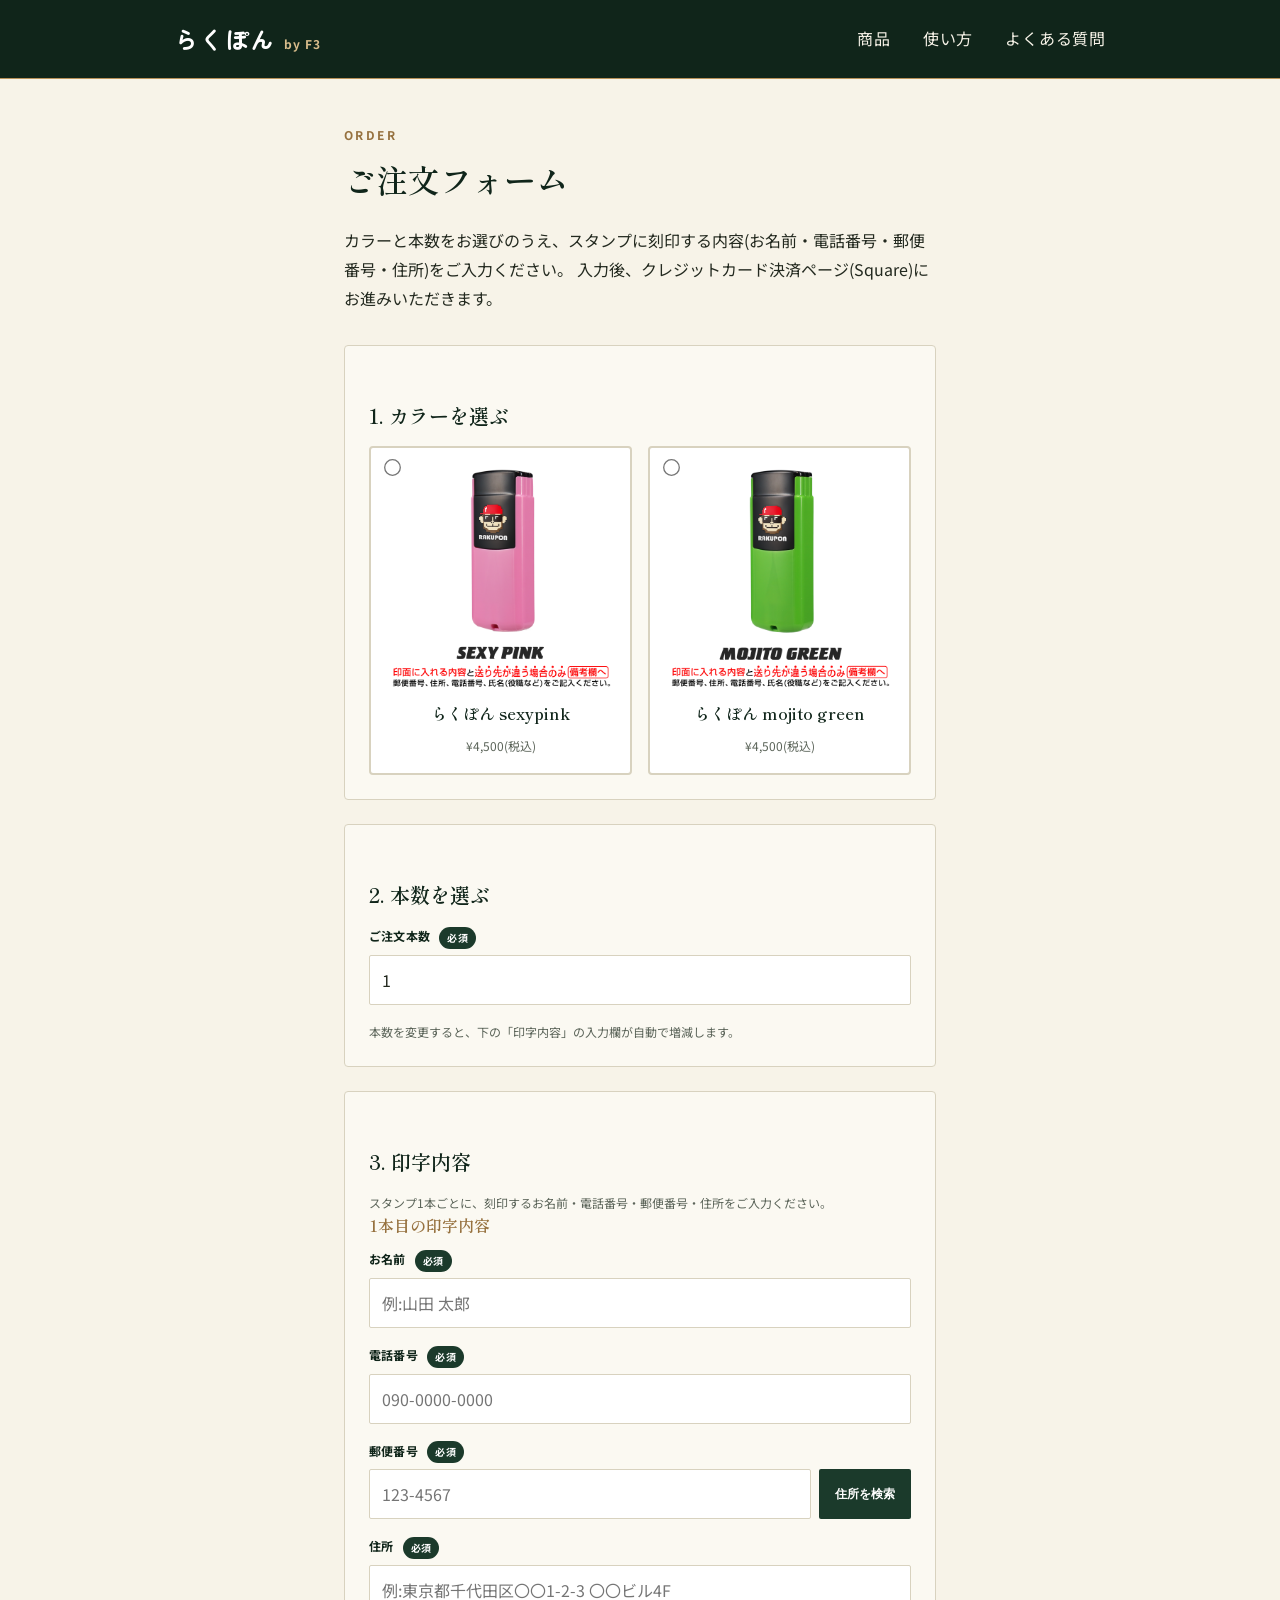
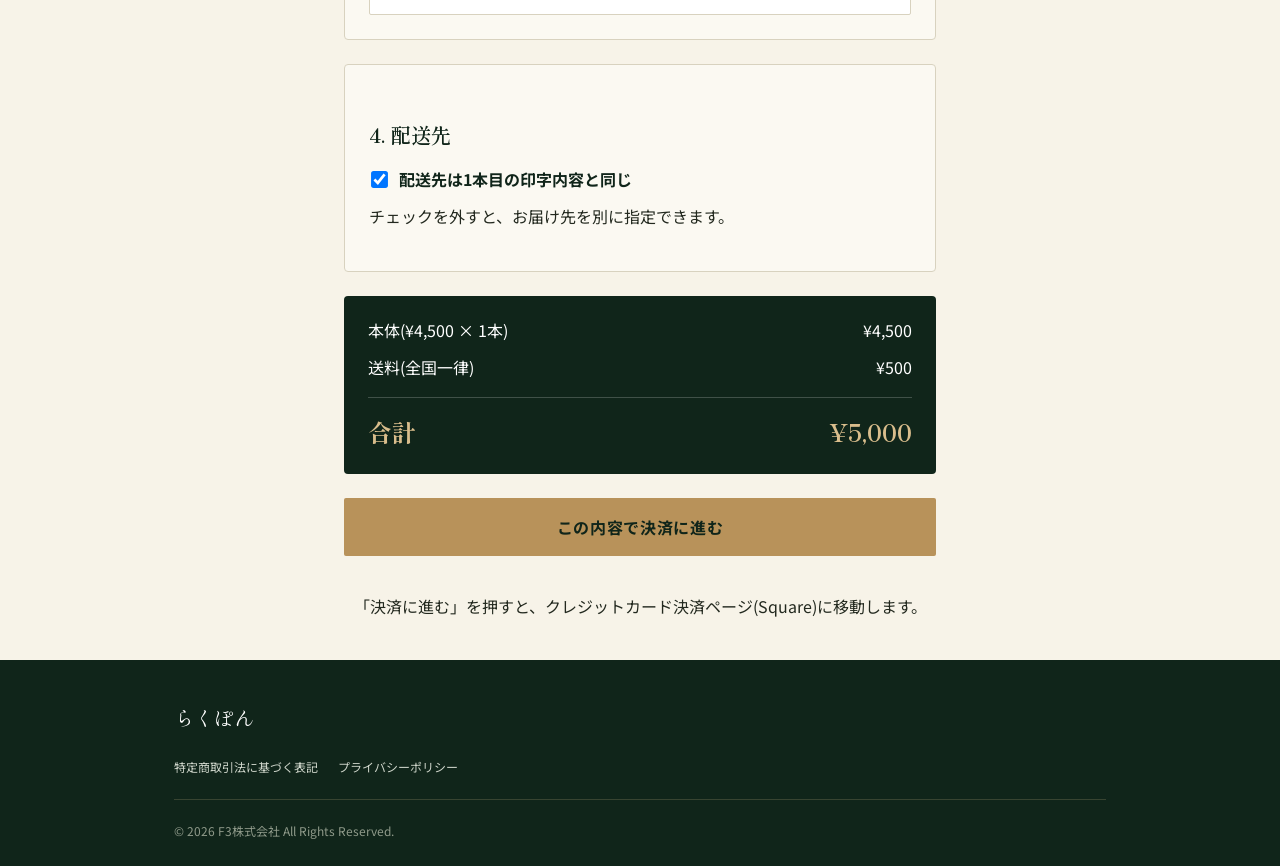
==== order.html @ 55a6e678 "order.htmlのAPI_URLをデプロイ済みのGAS URLに差し替え Co-Authored-By: Claude Sonnet 5 <noreply@anthropic.com>" ====
<!doctype html>
<html lang="ja">
<head>
<meta charset="UTF-8">
<meta name="viewport" content="width=device-width, initial-scale=1.0">
<title>ご注文フォーム | らくぽん</title>
<meta name="robots" content="noindex">

<!-- ============================================================
     Google Analytics 4 (GA4) 計測タグ(トップページ・お礼ページと同じもの)
     TODO: GA4プロパティ作成後、下記2箇所の G-49DW82TN3H を
           実際の測定IDに差し替える。
     ============================================================ -->
<script async src="https://www.googletagmanager.com/gtag/js?id=G-49DW82TN3H"></script>
<script>
  window.dataLayer = window.dataLayer || [];
  function gtag(){dataLayer.push(arguments);}
  gtag('js', new Date());
  gtag('config', 'G-49DW82TN3H');
</script>

<link rel="preconnect" href="https://fonts.googleapis.com">
<link rel="preconnect" href="https://fonts.gstatic.com" crossorigin>
<link href="https://fonts.googleapis.com/css2?family=Shippori+Mincho:wght@500;600;700&amp;family=Noto+Sans+JP:wght@400;500;700&amp;family=Zen+Maru+Gothic:wght@500;700;900&amp;display=swap" rel="stylesheet">
<link rel="stylesheet" href="css/style.css">
</head>
<body>

<header class="site-header">
  <div class="container header-inner">
    <a href="index.html" class="logo">らくぽん <span class="logo-sub">by F3</span></a>
    <nav class="site-nav">
      <a href="index.html#products">商品</a>
      <a href="index.html#howto">使い方</a>
      <a href="index.html#faq">よくある質問</a>
    </nav>
  </div>
</header>

<main class="simple-page order-page">
  <div class="container">

    <span class="section-eyebrow">ORDER</span>
    <h1>ご注文フォーム</h1>
    <p>
      カラーと本数をお選びのうえ、スタンプに刻印する内容(お名前・電話番号・郵便番号・住所)をご入力ください。
      入力後、クレジットカード決済ページ(Square)にお進みいただきます。
    </p>

    <form id="orderForm" class="order-form" novalidate>

      <!-- ============================================================
           ① カラー選択
           ============================================================ -->
      <section class="order-section" id="colorSection">
        <h2>1. カラーを選ぶ</h2>
        <div class="order-color-grid">
          <label class="order-color-card" data-color="sexypink">
            <input type="radio" name="color" value="sexypink" required>
            <img src="images/product_sexypink.png" alt="らくぽん sexypink(ワインレッドの住所スタンプ)">
            <span class="order-color-name">らくぽん sexypink</span>
            <span class="order-color-price">&yen;4,500(税込)</span>
          </label>
          <label class="order-color-card" data-color="mojitogreen">
            <input type="radio" name="color" value="mojitogreen" required>
            <img src="images/product_mojitogreen.png" alt="らくぽん mojito green(深いグリーンの住所スタンプ)">
            <span class="order-color-name">らくぽん mojito green</span>
            <span class="order-color-price">&yen;4,500(税込)</span>
          </label>
        </div>
      </section>

      <!-- ============================================================
           ② 本数
           ============================================================ -->
      <section class="order-section" id="qtySection">
        <h2>2. 本数を選ぶ</h2>
        <div class="form-group">
          <label>ご注文本数 <span class="required-badge">必須</span></label>
          <input type="number" id="quantity" name="quantity" min="1" step="1" value="1" required>
        </div>
        <p class="section-note">本数を変更すると、下の「印字内容」の入力欄が自動で増減します。</p>
      </section>

      <!-- ============================================================
           ③ 印字内容(本数ぶんだけJavaScriptで動的に増減する)
           ============================================================ -->
      <section class="order-section" id="stampSection">
        <h2>3. 印字内容</h2>
        <p class="section-note">スタンプ1本ごとに、刻印するお名前・電話番号・郵便番号・住所をご入力ください。</p>
        <div id="stampBlocks"><!-- ここにJavaScriptが1本目・2本目...の入力欄を生成します --></div>
      </section>

      <!-- ============================================================
           ④ 配送先
           ============================================================ -->
      <section class="order-section" id="shipSection">
        <h2>4. 配送先</h2>
        <label class="checkbox-row">
          <input type="checkbox" id="sameAsFirst" checked>
          配送先は1本目の印字内容と同じ
        </label>
        <p class="ship-hint">チェックを外すと、お届け先を別に指定できます。</p>

        <div id="shipFields" style="display:none;">
          <div class="form-group">
            <label>お届け先氏名 <span class="required-badge">必須</span></label>
            <input type="text" id="ship_name" name="ship_name" placeholder="例:山田 太郎">
          </div>
          <div class="form-group">
            <label>電話番号 <span class="required-badge">必須</span></label>
            <input type="tel" id="ship_tel" name="ship_tel" placeholder="090-0000-0000">
          </div>
          <div class="form-group">
            <label>郵便番号 <span class="required-badge">必須</span></label>
            <div class="zip-row">
              <input type="text" id="ship_zip" name="ship_zip" class="zip-input" placeholder="123-4567">
              <button type="button" class="zip-btn" data-zip-target="ship_zip" data-address-target="ship_address">住所を検索</button>
            </div>
          </div>
          <div class="form-group">
            <label>住所 <span class="required-badge">必須</span></label>
            <input type="text" id="ship_address" name="ship_address" placeholder="例:東京都千代田区〇〇1-2-3 〇〇ビル4F">
          </div>
        </div>
      </section>

      <!-- ============================================================
           合計金額 + 送信
           ============================================================ -->
      <div class="price-summary">
        <div class="price-row">
          <span>本体(<span id="unitPriceLabel">&yen;4,500</span> &times; <span id="qtyLabel">1</span>本)</span>
          <span id="subtotalDisplay">&yen;4,500</span>
        </div>
        <div class="price-row">
          <span>送料(全国一律)</span>
          <span>&yen;500</span>
        </div>
        <div class="price-row total">
          <span>合計</span>
          <span id="totalDisplay">&yen;5,000</span>
        </div>
      </div>

      <div id="orderError" class="order-error" role="alert"></div>

      <button type="submit" id="submitBtn" class="btn btn-primary order-submit-btn">この内容で決済に進む</button>
      <p class="section-note" style="text-align:center; margin-top:12px;">
        「決済に進む」を押すと、クレジットカード決済ページ(Square)に移動します。
      </p>
    </form>

  </div>
</main>

<footer class="site-footer">
  <div class="container footer-inner">
    <div class="footer-brand">らくぽん</div>
    <nav class="footer-links">
      <a href="tokushoho.html">特定商取引法に基づく表記</a>
      <a href="privacy.html">プライバシーポリシー</a>
    </nav>
    <p class="footer-copy">&copy; 2026 F3株式会社 All Rights Reserved.</p>
  </div>
</footer>

<script>
  /* ==========================================================================
     らくぽん 注文フォーム(order.html)
     ----------------------------------------------------------------------
     【非エンジニアの方向けメモ】
     ・下の API_URL は、GAS(GAS_注文フォームAPI)を新規プロジェクトとして
       デプロイした後に発行される「ウェブアプリのURL」に差し替える必要があります。
       まだデプロイしていないため、現時点ではダミーの値になっています。
     ・PRICES(表示価格)を変更する場合は、GAS側(GAS_注文フォームAPI/Code.js)の
       PRODUCTS定数の金額も必ず合わせて変更してください(表示価格と実際の
       請求額がズレてしまうため)。
     ========================================================================== */

  // TODO: GAS_注文フォームAPI を新規デプロイ後、実際のウェブアプリURLに差し替える
  var API_URL = 'https://script.google.com/macros/s/AKfycbyJOaaZ05zl-nuqpDLuLeP2HGxWhh4fHU3eqZiArR_Cb_5x1kRExohh1O-uxdV04uMx/exec';

  // 表示用の価格定数(実際の請求額はGAS側Code.jsのPRODUCTS定数で確定する)
  var PRICES = { sexypink: 4500, mojitogreen: 4500 };
  var SHIPPING_FEE = 500;
  // 入力欄の増えすぎ(誤入力・貼り付け等)を防ぐための本数の上限
  var MAX_QUANTITY = 30;

  // --------------------------------------------------------------------
  // 本数ぶんだけ「印字内容」の入力欄セットを生成/削除する
  // --------------------------------------------------------------------
  function generateStampBlocks(qty) {
    var container = document.getElementById('stampBlocks');
    var current = container.querySelectorAll('.stamp-block').length;

    if (qty > current) {
      for (var i = current + 1; i <= qty; i++) {
        var block = document.createElement('div');
        block.className = 'stamp-block';
        block.id = 'stampBlock' + i;
        block.innerHTML =
          '<h3 class="stamp-block-title">' + i + '本目の印字内容</h3>' +
          '<div class="form-group">' +
            '<label>お名前 <span class="required-badge">必須</span></label>' +
            '<input type="text" name="stamp' + i + '_name" id="stamp' + i + '_name" placeholder="例:山田 太郎" required>' +
          '</div>' +
          '<div class="form-group">' +
            '<label>電話番号 <span class="required-badge">必須</span></label>' +
            '<input type="tel" name="stamp' + i + '_tel" id="stamp' + i + '_tel" placeholder="090-0000-0000" required>' +
          '</div>' +
          '<div class="form-group">' +
            '<label>郵便番号 <span class="required-badge">必須</span></label>' +
            '<div class="zip-row">' +
              '<input type="text" name="stamp' + i + '_zip" id="stamp' + i + '_zip" class="zip-input" placeholder="123-4567" required>' +
              '<button type="button" class="zip-btn" data-zip-target="stamp' + i + '_zip" data-address-target="stamp' + i + '_address">住所を検索</button>' +
            '</div>' +
          '</div>' +
          '<div class="form-group">' +
            '<label>住所 <span class="required-badge">必須</span></label>' +
            '<input type="text" name="stamp' + i + '_address" id="stamp' + i + '_address" placeholder="例:東京都千代田区〇〇1-2-3 〇〇ビル4F" required>' +
          '</div>';
        container.appendChild(block);
      }
    } else {
      while (container.children.length > qty) {
        container.removeChild(container.lastChild);
      }
    }
  }

  // --------------------------------------------------------------------
  // 郵便番号 → 住所自動検索(zipcloud API。既存フォーム群と同じ実装)
  // --------------------------------------------------------------------
  function handleZipSearch(zipId, addressId) {
    var zipInput = document.getElementById(zipId);
    var zip = (zipInput.value || '').replace(/[^0-9]/g, '');
    if (zip.length !== 7) {
      alert('郵便番号を7桁の数字で入力してください。');
      return;
    }
    fetch('https://zipcloud.ibsnet.co.jp/api/search?zipcode=' + zip)
      .then(function (res) { return res.json(); })
      .then(function (data) {
        if (data.results && data.results[0]) {
          var r = data.results[0];
          document.getElementById(addressId).value = r.address1 + r.address2 + r.address3;
          document.getElementById(addressId).focus();
        } else {
          alert('該当する住所が見つかりませんでした。');
        }
      })
      .catch(function () {
        alert('通信エラーが発生しました。');
      });
  }

  // --------------------------------------------------------------------
  // 配送先「1本目と同じ」チェックボックスの表示切替
  // --------------------------------------------------------------------
  function toggleShipFields() {
    var same = document.getElementById('sameAsFirst').checked;
    document.getElementById('shipFields').style.display = same ? 'none' : 'block';
    ['ship_name', 'ship_tel', 'ship_zip', 'ship_address'].forEach(function (id) {
      document.getElementById(id).required = !same;
    });
  }

  // --------------------------------------------------------------------
  // 合計金額のリアルタイム表示
  // --------------------------------------------------------------------
  function updatePrice() {
    var colorInput = document.querySelector('input[name="color"]:checked');
    var unit = colorInput ? (PRICES[colorInput.value] || 0) : 0;
    var qtyInput = document.getElementById('quantity');
    var qty = parseInt(qtyInput.value, 10);
    if (!qty || qty < 1) qty = 1;
    var displayUnit = unit || 4500; // まだカラー未選択の間は代表価格(4,500円)を表示
    var subtotal = displayUnit * qty;
    var total = subtotal + SHIPPING_FEE;

    document.getElementById('unitPriceLabel').textContent = '¥' + displayUnit.toLocaleString();
    document.getElementById('qtyLabel').textContent = qty;
    document.getElementById('subtotalDisplay').textContent = '¥' + subtotal.toLocaleString();
    document.getElementById('totalDisplay').textContent = '¥' + total.toLocaleString();
  }

  // --------------------------------------------------------------------
  // カラーカードの選択ハイライト
  // --------------------------------------------------------------------
  function highlightSelectedColor() {
    document.querySelectorAll('.order-color-card').forEach(function (card) {
      var input = card.querySelector('input[type="radio"]');
      card.classList.toggle('is-selected', !!(input && input.checked));
    });
  }

  // --------------------------------------------------------------------
  // エラー表示・送信中の状態切替
  // --------------------------------------------------------------------
  function showError(message) {
    var box = document.getElementById('orderError');
    box.textContent = message;
    box.classList.add('is-visible');
  }
  function hideError() {
    var box = document.getElementById('orderError');
    box.textContent = '';
    box.classList.remove('is-visible');
  }
  function setSubmitting(isSubmitting) {
    var btn = document.getElementById('submitBtn');
    btn.disabled = isSubmitting;
    btn.textContent = isSubmitting ? '送信中…' : 'この内容で決済に進む';
  }

  // --------------------------------------------------------------------
  // 送信処理: 入力内容をJSON化してGASのAPIに送り、決済ページへリダイレクト
  // --------------------------------------------------------------------
  function handleSubmit(evt) {
    evt.preventDefault();
    hideError();

    var form = document.getElementById('orderForm');
    if (!form.reportValidity()) return;

    var colorInput = document.querySelector('input[name="color"]:checked');
    var color = colorInput ? colorInput.value : '';
    var qty = parseInt(document.getElementById('quantity').value, 10) || 1;

    var stamps = [];
    for (var i = 1; i <= qty; i++) {
      stamps.push({
        name: document.getElementById('stamp' + i + '_name').value.trim(),
        tel: document.getElementById('stamp' + i + '_tel').value.trim(),
        zip: document.getElementById('stamp' + i + '_zip').value.trim(),
        address: document.getElementById('stamp' + i + '_address').value.trim()
      });
    }

    var sameAsFirst = document.getElementById('sameAsFirst').checked;
    var shipping = null;
    if (!sameAsFirst) {
      shipping = {
        name: document.getElementById('ship_name').value.trim(),
        tel: document.getElementById('ship_tel').value.trim(),
        zip: document.getElementById('ship_zip').value.trim(),
        address: document.getElementById('ship_address').value.trim()
      };
    }

    var payload = {
      color: color,
      quantity: qty,
      stamps: stamps,
      sameAsFirst: sameAsFirst,
      shipping: shipping
    };

    setSubmitting(true);

    // Content-Type: text/plain で送ることでプリフライト(OPTIONS)を発生させない
    // (既存の注文フォーム群と同じ実装パターン)
    fetch(API_URL, {
      method: 'POST',
      headers: { 'Content-Type': 'text/plain;charset=utf-8' },
      body: JSON.stringify(payload)
    })
      .then(function (res) { return res.json(); })
      .then(function (data) {
        if (data.success && data.paymentUrl) {
          window.location.href = data.paymentUrl;
        } else {
          showError(data.message || 'エラーが発生しました。時間をおいて再度お試しください。');
          setSubmitting(false);
        }
      })
      .catch(function () {
        showError('通信エラーが発生しました。通信環境をご確認のうえ、再度お試しください。');
        setSubmitting(false);
      });
  }

  // --------------------------------------------------------------------
  // 初期化
  // --------------------------------------------------------------------
  document.addEventListener('DOMContentLoaded', function () {
    generateStampBlocks(1);
    toggleShipFields();
    updatePrice();

    // URLに ?color=sexypink / ?color=mojitogreen があれば、あらかじめ選択状態にする
    var params = new URLSearchParams(window.location.search);
    var presetColor = params.get('color');
    if (presetColor === 'sexypink' || presetColor === 'mojitogreen') {
      var radio = document.querySelector('input[name="color"][value="' + presetColor + '"]');
      if (radio) {
        radio.checked = true;
        highlightSelectedColor();
        updatePrice();
      }
    }

    // 本数の変更 → 印字内容の入力欄を増減 + 合計金額を再計算
    document.getElementById('quantity').addEventListener('input', function () {
      var v = parseInt(this.value, 10);
      if (!v || v < 1) v = 1;
      if (v > MAX_QUANTITY) v = MAX_QUANTITY;
      generateStampBlocks(v);
      updatePrice();
    });
    document.getElementById('quantity').addEventListener('change', function () {
      var v = parseInt(this.value, 10);
      if (!v || v < 1) v = 1;
      if (v > MAX_QUANTITY) v = MAX_QUANTITY;
      this.value = v;
      generateStampBlocks(v);
      updatePrice();
    });

    // カラー選択の変更
    document.querySelectorAll('input[name="color"]').forEach(function (radio) {
      radio.addEventListener('change', function () {
        highlightSelectedColor();
        updatePrice();
      });
    });

    // 配送先「1本目と同じ」チェックボックス
    document.getElementById('sameAsFirst').addEventListener('change', toggleShipFields);

    // 郵便番号検索ボタン(動的に増える1本目以降の分もまとめて拾うイベント委任)
    document.addEventListener('click', function (e) {
      var btn = e.target.closest('.zip-btn');
      if (!btn) return;
      handleZipSearch(btn.getAttribute('data-zip-target'), btn.getAttribute('data-address-target'));
    });

    // 送信
    document.getElementById('orderForm').addEventListener('submit', handleSubmit);
  });
</script>

</body>
</html>
---- css/style.css ----
/* ==========================================================================
   らくぽん(golf address stamp)LP — style.css
   デザイン方針: ゴルフ場・カントリークラブを思わせる上品でラグジュアリーな配色
   （深いフェアウェイグリーン × アイボリー/クリーム × ゴールド/真鍮）
   文字サイズは 8の倍数の5段階(40/32/24/16/8)を基本とし、
   段差を付けたい箇所のみ4の倍数(12/20/28/36)を使用。
   最大幅は 980px で左右の端を揃える。
   ========================================================================== */

:root {
  /* カラー */
  --color-fairway: #1b3a2b;       /* 深いフェアウェイグリーン(基調色) */
  --color-fairway-dark: #10251a;  /* さらに濃いグリーン(見出し背景等) */
  --color-fairway-soft: #e4ebe3;  /* 淡いグリーン(カード背景等) */
  --color-ivory: #f7f3e8;         /* アイボリー(ページ背景) */
  --color-cream: #fbf9f2;         /* クリーム(カード面) */
  --color-gold: #b8925a;          /* ゴールド/真鍮(アクセント) */
  --color-gold-light: #d9bd8c;    /* 淡いゴールド */
  --color-gold-dark: #96713f;     /* 濃いゴールド(ホバー等) */
  --color-text: #23291f;          /* 本文の文字色 */
  --color-text-muted: #5b6459;    /* 補足文字色 */
  --color-white: #ffffff;
  --color-border: #d8d2bf;

  /* フォント */
  --font-serif: "Shippori Mincho", "Hiragino Mincho ProN", "Yu Mincho", "YuMincho", serif;
  --font-sans: "Noto Sans JP", "Hiragino Kaku Gothic ProN", "Yu Gothic", "YuGothic", sans-serif;
  --font-maru: "Zen Maru Gothic", "M PLUS Rounded 1c", "Hiragino Kaku Gothic ProN", sans-serif; /* ヘッダーロゴ「らくぽん」用の丸ゴシック */

  /* 文字サイズ(8の倍数5段階 + 微調整用4の倍数) */
  --fs-40: 40px;
  --fs-36: 36px;
  --fs-32: 32px;
  --fs-28: 28px;
  --fs-24: 24px;
  --fs-20: 20px;
  --fs-16: 16px;
  --fs-12: 12px;
  --fs-8: 8px;

  /* レイアウト */
  --container-width: 980px;
  --container-padding: 24px;
}

* {
  box-sizing: border-box;
}

html {
  scroll-behavior: smooth;
}

body {
  margin: 0;
  background: var(--color-ivory);
  color: var(--color-text);
  font-family: var(--font-sans);
  font-size: var(--fs-16);
  line-height: 1.8;
  -webkit-font-smoothing: antialiased;
  overflow-x: hidden;
}

img {
  max-width: 100%;
  display: block;
}

a {
  color: inherit;
  text-decoration: none;
}

h1, h2, h3 {
  font-family: var(--font-serif);
  font-weight: 600;
  line-height: 1.4;
  margin: 0;
}

p {
  margin: 0;
}

.container {
  max-width: var(--container-width);
  margin: 0 auto;
  padding: 0 var(--container-padding);
}

section {
  padding: 40px 0;
}

.section-head {
  text-align: center;
  margin-bottom: 32px;
}

.section-eyebrow {
  display: inline-block;
  font-family: var(--font-sans);
  font-size: var(--fs-12);
  letter-spacing: 0.2em;
  color: var(--color-gold-dark);
  font-weight: 700;
  margin-bottom: 12px;
}

.section-title {
  font-size: var(--fs-32);
  color: var(--color-fairway-dark);
}

.section-lead {
  margin-top: 16px;
  font-size: var(--fs-16);
  color: var(--color-text-muted);
  max-width: 640px;
  margin-left: auto;
  margin-right: auto;
}

/* ==========================================================================
   ヘッダー
   ========================================================================== */

.site-header {
  background: var(--color-fairway-dark);
  border-bottom: 1px solid var(--color-gold);
  position: sticky;
  top: 0;
  z-index: 100;
}

.header-inner {
  display: flex;
  align-items: center;
  justify-content: space-between;
  padding-top: 16px;
  padding-bottom: 16px;
  flex-wrap: wrap;
  gap: 12px;
}

.logo {
  font-family: var(--font-maru);
  font-weight: 700;
  font-size: var(--fs-24);
  color: var(--color-white);
  letter-spacing: 0.06em;
  display: flex;
  align-items: baseline;
  gap: 8px;
}

.logo .logo-sub {
  font-family: var(--font-sans);
  font-size: var(--fs-12);
  color: var(--color-gold-light);
  letter-spacing: 0.08em;
}

.site-nav {
  display: flex;
  gap: 20px;
  flex-wrap: wrap;
}

.site-nav a {
  font-size: var(--fs-12);
  color: var(--color-ivory);
  letter-spacing: 0.05em;
  padding: 8px 0;
  border-bottom: 1px solid transparent;
  transition: border-color 0.2s, color 0.2s;
}

.site-nav a:hover,
.site-nav a:focus {
  color: var(--color-gold-light);
  border-color: var(--color-gold-light);
}

/* ==========================================================================
   ヒーロー
   ========================================================================== */

.hero {
  background: linear-gradient(180deg, var(--color-fairway) 0%, var(--color-fairway-dark) 100%);
  color: var(--color-white);
  padding: 40px 0 0;
}

.hero-inner {
  display: grid;
  grid-template-columns: 1fr;
  gap: 32px;
  align-items: center;
  padding-bottom: 40px;
}

.hero-eyebrow {
  font-size: var(--fs-12);
  letter-spacing: 0.24em;
  color: var(--color-gold-light);
  font-weight: 700;
  margin-bottom: 16px;
  display: block;
}

.hero-title {
  font-size: var(--fs-32);
  color: var(--color-white);
}

.hero-lead {
  margin-top: 20px;
  font-size: var(--fs-16);
  color: #e7e2d2;
  max-width: 520px;
}

.hero-cta {
  margin-top: 28px;
  display: flex;
  gap: 16px;
  flex-wrap: wrap;
}

.hero-media {
  border-radius: 4px;
  overflow: hidden;
  aspect-ratio: 4 / 3;
  background: var(--color-fairway-soft);
}

.hero-media img {
  width: 100%;
  height: 100%;
  object-fit: cover;
}

/* ==========================================================================
   ボタン
   ========================================================================== */

.btn {
  display: inline-block;
  font-family: var(--font-sans);
  font-size: var(--fs-16);
  font-weight: 700;
  padding: 16px 32px;
  border-radius: 2px;
  border: 1px solid transparent;
  cursor: pointer;
  text-align: center;
  letter-spacing: 0.04em;
  transition: background-color 0.2s, color 0.2s, border-color 0.2s, opacity 0.2s;
}

.btn-primary {
  background: var(--color-gold);
  color: var(--color-fairway-dark);
}

.btn-primary:hover,
.btn-primary:focus {
  background: var(--color-gold-dark);
}

.btn-outline {
  background: transparent;
  border-color: var(--color-gold-light);
  color: var(--color-white);
}

.btn-outline:hover,
.btn-outline:focus {
  background: rgba(255, 255, 255, 0.08);
}

/* ==========================================================================
   問題提起 → 解決策
   ========================================================================== */

.problem-solution {
  background: var(--color-ivory);
}

.problem-solution .container {
  display: grid;
  grid-template-columns: 1fr;
  gap: 24px;
}

.ps-card {
  background: var(--color-cream);
  border: 1px solid var(--color-border);
  border-radius: 4px;
  padding: 24px;
}

.ps-card h3 {
  font-size: var(--fs-20);
  color: var(--color-fairway-dark);
  margin-bottom: 12px;
}

.ps-card p {
  color: var(--color-text-muted);
  font-size: var(--fs-16);
}

.ps-arrow {
  text-align: center;
  color: var(--color-gold-dark);
  font-size: var(--fs-24);
}

/* ==========================================================================
   商品セクション
   ========================================================================== */

.products {
  background: var(--color-fairway-soft);
}

.product-grid {
  display: grid;
  grid-template-columns: 1fr;
  gap: 32px;
}

.product-card {
  background: var(--color-cream);
  border: 1px solid var(--color-border);
  border-radius: 4px;
  overflow: hidden;
  display: flex;
  flex-direction: column;
  position: relative;
}

.product-media {
  aspect-ratio: 1 / 1;
  background: var(--color-fairway-soft);
  position: relative;
  overflow: hidden;
}

.product-media img {
  width: 100%;
  height: 100%;
  object-fit: cover;
}

.product-badge {
  position: absolute;
  top: 12px;
  left: 12px;
  background: var(--color-gold);
  color: var(--color-fairway-dark);
  font-size: var(--fs-12);
  font-weight: 700;
  padding: 4px 12px;
  border-radius: 999px;
  letter-spacing: 0.05em;
}

.product-body {
  padding: 24px;
  display: flex;
  flex-direction: column;
  gap: 12px;
  flex: 1;
}

.product-name-en {
  font-size: var(--fs-12);
  letter-spacing: 0.12em;
  color: var(--color-gold-dark);
  font-weight: 700;
}

.product-name {
  font-size: var(--fs-24);
  color: var(--color-fairway-dark);
  font-family: var(--font-serif);
}

.product-desc {
  font-size: var(--fs-16);
  color: var(--color-text-muted);
  flex: 1;
}

.product-price-row {
  display: flex;
  align-items: baseline;
  gap: 12px;
  flex-wrap: wrap;
}

.product-price {
  font-size: var(--fs-28);
  color: var(--color-fairway-dark);
  font-weight: 700;
  font-family: var(--font-serif);
}

.product-price-tax {
  font-size: var(--fs-12);
  color: var(--color-text-muted);
}

.product-shipping {
  font-size: var(--fs-12);
  color: var(--color-text-muted);
}

.product-card .btn {
  width: 100%;
  margin-top: 8px;
}

/* 売り切れ状態 */
.product-card.is-soldout .product-media img {
  filter: grayscale(1);
  opacity: 0.6;
}

.product-card.is-soldout .product-badge.soldout-badge {
  background: var(--color-text);
  color: var(--color-white);
  display: inline-block;
}

.product-badge.soldout-badge {
  display: none;
}

.btn.is-disabled,
.btn[aria-disabled="true"] {
  background: #cfc9b8;
  color: var(--color-text-muted);
  cursor: not-allowed;
  pointer-events: none;
  border-color: transparent;
}

/* ==========================================================================
   使い方セクション
   ========================================================================== */

.howto {
  background: var(--color-ivory);
}

.howto-inner {
  display: grid;
  grid-template-columns: 1fr;
  gap: 32px;
  align-items: center;
}

.howto-media {
  aspect-ratio: 4 / 3;
  background: var(--color-fairway-soft);
  border-radius: 4px;
  overflow: hidden;
}

.howto-media img {
  width: 100%;
  height: 100%;
  object-fit: cover;
}

.howto-steps {
  display: flex;
  flex-direction: column;
  gap: 24px;
}

.howto-step {
  display: flex;
  gap: 16px;
  align-items: flex-start;
}

.howto-step-number {
  flex: 0 0 auto;
  width: 40px;
  height: 40px;
  border-radius: 50%;
  background: var(--color-fairway);
  color: var(--color-gold-light);
  font-family: var(--font-serif);
  font-size: var(--fs-20);
  display: flex;
  align-items: center;
  justify-content: center;
}

.howto-step-title {
  font-size: var(--fs-20);
  color: var(--color-fairway-dark);
  margin-bottom: 8px;
  font-family: var(--font-serif);
}

.howto-step-text {
  font-size: var(--fs-16);
  color: var(--color-text-muted);
}

/* ==========================================================================
   こだわり(メリット)セクション
   ========================================================================== */

.features {
  background: var(--color-fairway-dark);
  color: var(--color-ivory);
}

.features .section-title {
  color: var(--color-white);
}

.features .section-lead {
  color: #cfd6cb;
}

.feature-grid {
  display: grid;
  grid-template-columns: 1fr;
  gap: 24px;
}

.feature-card {
  border: 1px solid rgba(216, 189, 140, 0.35);
  border-radius: 4px;
  padding: 24px;
  background: rgba(255, 255, 255, 0.03);
}

.feature-card h3 {
  font-size: var(--fs-20);
  color: var(--color-gold-light);
  margin-bottom: 12px;
  font-family: var(--font-serif);
}

.feature-card p {
  font-size: var(--fs-16);
  color: #dfe4da;
}

/* ==========================================================================
   FAQ
   ========================================================================== */

.faq {
  background: var(--color-ivory);
}

.faq-list {
  display: flex;
  flex-direction: column;
  gap: 12px;
  max-width: 720px;
  margin: 0 auto;
}

.faq-item {
  background: var(--color-cream);
  border: 1px solid var(--color-border);
  border-radius: 4px;
  padding: 4px 24px;
}

.faq-item summary {
  cursor: pointer;
  font-size: var(--fs-16);
  font-weight: 700;
  color: var(--color-fairway-dark);
  padding: 16px 0;
  list-style: none;
  display: flex;
  justify-content: space-between;
  align-items: center;
  gap: 16px;
}

.faq-item summary::-webkit-details-marker {
  display: none;
}

.faq-item summary::after {
  content: "+";
  font-size: var(--fs-24);
  color: var(--color-gold-dark);
  flex: 0 0 auto;
}

.faq-item[open] summary::after {
  content: "−";
}

.faq-answer {
  padding: 0 0 20px;
  font-size: var(--fs-16);
  color: var(--color-text-muted);
}

.faq-answer a {
  color: var(--color-gold-dark);
  text-decoration: underline;
}

/* ==========================================================================
   フッター
   ========================================================================== */

.site-footer {
  background: var(--color-fairway-dark);
  color: #cfd6cb;
  padding: 40px 0 24px;
}

.footer-inner {
  display: flex;
  flex-direction: column;
  gap: 20px;
}

.footer-brand {
  font-family: var(--font-serif);
  font-size: var(--fs-20);
  color: var(--color-white);
}

.footer-links {
  display: flex;
  flex-wrap: wrap;
  gap: 20px;
}

.footer-links a {
  font-size: var(--fs-12);
  color: #cfd6cb;
  border-bottom: 1px solid transparent;
}

.footer-links a:hover {
  color: var(--color-gold-light);
  border-color: var(--color-gold-light);
}

.footer-copy {
  font-size: var(--fs-12);
  color: #8f9a8a;
  border-top: 1px solid rgba(216, 189, 140, 0.2);
  padding-top: 20px;
}

/* ==========================================================================
   簡易ページ(サンクス・特商法・プライバシー)共通
   ========================================================================== */

.simple-page {
  background: var(--color-ivory);
  min-height: 60vh;
}

.simple-page .container {
  padding-top: 40px;
  padding-bottom: 40px;
}

.simple-page h1 {
  font-size: var(--fs-32);
  color: var(--color-fairway-dark);
  margin-bottom: 24px;
}

.simple-page h2 {
  font-size: var(--fs-20);
  color: var(--color-fairway-dark);
  margin-top: 32px;
  margin-bottom: 12px;
}

.simple-page p,
.simple-page li {
  font-size: var(--fs-16);
  color: var(--color-text);
}

.simple-page .placeholder {
  color: #a34a2f;
  background: #fbe9e2;
  padding: 2px 6px;
  border-radius: 2px;
}

.legal-table {
  width: 100%;
  border-collapse: collapse;
  margin-top: 16px;
}

.legal-table th,
.legal-table td {
  text-align: left;
  padding: 12px;
  border-bottom: 1px solid var(--color-border);
  font-size: var(--fs-16);
  vertical-align: top;
}

.legal-table th {
  width: 30%;
  color: var(--color-fairway-dark);
  font-family: var(--font-serif);
  font-weight: 600;
}

.thanks-hero {
  text-align: center;
  padding: 64px 0;
}

.thanks-hero .eyebrow {
  font-size: var(--fs-12);
  letter-spacing: 0.2em;
  color: var(--color-gold-dark);
  font-weight: 700;
  display: block;
  margin-bottom: 16px;
}

.thanks-hero h1 {
  font-size: var(--fs-32);
  color: var(--color-fairway-dark);
  margin-bottom: 20px;
}

.thanks-hero p {
  font-size: var(--fs-16);
  color: var(--color-text-muted);
  max-width: 520px;
  margin: 0 auto 32px;
}

.back-link {
  margin-top: 40px;
}

/* ==========================================================================
   注文フォーム(order.html)
   ========================================================================== */

.order-page .container {
  max-width: 640px;
}

.order-form {
  display: flex;
  flex-direction: column;
  gap: 24px;
  margin-top: 32px;
}

.order-section {
  background: var(--color-cream);
  border: 1px solid var(--color-border);
  border-radius: 4px;
  padding: 24px;
}

.order-section h2 {
  font-size: var(--fs-20);
  color: var(--color-fairway-dark);
  margin-bottom: 16px;
}

.order-section .section-note {
  font-size: var(--fs-12);
  color: var(--color-text-muted);
  margin-top: 12px;
}

/* カラー選択カード */
.order-color-grid {
  display: grid;
  grid-template-columns: repeat(auto-fit, minmax(160px, 1fr));
  gap: 16px;
}

.order-color-card {
  position: relative;
  display: flex;
  flex-direction: column;
  align-items: center;
  gap: 8px;
  padding: 16px;
  border: 2px solid var(--color-border);
  border-radius: 4px;
  background: var(--color-white);
  cursor: pointer;
  text-align: center;
  transition: border-color 0.2s, box-shadow 0.2s, background-color 0.2s;
}

.order-color-card img {
  width: 100%;
  aspect-ratio: 1 / 1;
  object-fit: cover;
  border-radius: 2px;
}

.order-color-card input[type="radio"] {
  position: absolute;
  top: 10px;
  left: 10px;
  transform: scale(1.3);
}

.order-color-name {
  font-family: var(--font-serif);
  font-size: var(--fs-16);
  font-weight: 600;
  color: var(--color-fairway-dark);
}

.order-color-price {
  font-size: var(--fs-12);
  color: var(--color-text-muted);
}

.order-color-card.is-selected {
  border-color: var(--color-gold);
  background: var(--color-fairway-soft);
  box-shadow: 0 0 0 2px rgba(184, 146, 90, 0.25);
}

/* フォーム部品共通 */
.form-group {
  margin-bottom: 16px;
}

.form-group:last-child {
  margin-bottom: 0;
}

.form-group label {
  display: block;
  font-size: var(--fs-12);
  font-weight: 700;
  color: var(--color-fairway-dark);
  margin-bottom: 6px;
  letter-spacing: 0.02em;
}

.form-group input[type="text"],
.form-group input[type="tel"],
.form-group input[type="number"],
.form-group input[type="email"] {
  width: 100%;
  padding: 12px;
  border: 1px solid var(--color-border);
  border-radius: 2px;
  font-size: var(--fs-16);
  font-family: var(--font-sans);
  background: var(--color-white);
  color: var(--color-text);
  box-sizing: border-box;
}

.form-group input:focus {
  outline: none;
  border-color: var(--color-gold);
}

.required-badge {
  display: inline-block;
  background: var(--color-fairway);
  color: var(--color-white);
  font-size: 10px;
  padding: 2px 8px;
  border-radius: 999px;
  margin-left: 6px;
  font-weight: 700;
  letter-spacing: 0.03em;
  vertical-align: middle;
}

/* 郵便番号 + 検索ボタン */
.zip-row {
  display: flex;
  gap: 8px;
}

.zip-row input {
  flex: 1;
}

.zip-btn {
  flex: 0 0 auto;
  background: var(--color-fairway);
  color: var(--color-white);
  border: none;
  padding: 0 16px;
  border-radius: 2px;
  font-size: var(--fs-12);
  font-weight: 700;
  cursor: pointer;
  white-space: nowrap;
  transition: background-color 0.2s;
}

.zip-btn:hover {
  background: var(--color-fairway-dark);
}

/* 印字内容ブロック(本数ぶんJavaScriptで増減) */
.stamp-block {
  border-top: 1px dashed var(--color-border);
  padding-top: 20px;
  margin-top: 20px;
}

.stamp-block:first-child {
  border-top: none;
  padding-top: 0;
  margin-top: 0;
}

.stamp-block-title {
  font-family: var(--font-serif);
  font-size: var(--fs-16);
  color: var(--color-gold-dark);
  margin-bottom: 12px;
}

/* 配送先「1本目と同じ」チェックボックス */
.checkbox-row {
  display: flex;
  align-items: center;
  gap: 10px;
  font-size: var(--fs-16);
  font-weight: 700;
  color: var(--color-fairway-dark);
  cursor: pointer;
}

.checkbox-row input[type="checkbox"] {
  transform: scale(1.3);
  cursor: pointer;
}

.ship-hint {
  font-size: var(--fs-12);
  color: var(--color-text-muted);
  margin: 8px 0 16px;
}

/* 合計金額サマリー */
.price-summary {
  background: var(--color-fairway-dark);
  color: var(--color-white);
  border-radius: 4px;
  padding: 20px 24px;
  display: flex;
  flex-direction: column;
  gap: 8px;
}

.price-summary .price-row {
  display: flex;
  justify-content: space-between;
  font-size: var(--fs-16);
}

.price-summary .price-row.total {
  border-top: 1px solid rgba(255, 255, 255, 0.2);
  margin-top: 8px;
  padding-top: 12px;
  font-size: var(--fs-24);
  font-weight: 700;
  color: var(--color-gold-light);
  font-family: var(--font-serif);
}

.order-submit-btn {
  width: 100%;
}

.order-error {
  display: none;
  color: #a34a2f;
  background: #fbe9e2;
  border-radius: 2px;
  padding: 10px 14px;
  font-size: var(--fs-12);
}

.order-error.is-visible {
  display: block;
}

/* ==========================================================================
   レスポンシブ
   ========================================================================== */

@media (min-width: 641px) {
  .hero-title {
    font-size: var(--fs-40);
  }

  .section-title {
    font-size: var(--fs-36);
  }

  .product-grid {
    grid-template-columns: repeat(2, 1fr);
  }

  .feature-grid {
    grid-template-columns: repeat(2, 1fr);
  }

  .problem-solution .container {
    grid-template-columns: 1fr auto 1fr;
    align-items: center;
  }

  .ps-arrow {
    transform: rotate(0deg);
  }
}

@media (min-width: 900px) {
  .hero-inner {
    grid-template-columns: 1fr 1fr;
    padding-top: 40px;
  }

  .howto-inner {
    grid-template-columns: 1fr 1fr;
  }

  .product-grid {
    grid-template-columns: repeat(3, 1fr);
  }

  .feature-grid {
    grid-template-columns: repeat(4, 1fr);
  }

  .site-nav {
    gap: 32px;
  }

  .site-nav a {
    font-size: var(--fs-16);
  }
}

@media (max-width: 640px) {
  .container {
    padding: 0 20px;
  }

  section {
    padding: 40px 0;
  }

  .hero-title {
    font-size: var(--fs-32);
  }

  .section-title {
    font-size: var(--fs-28);
  }

  .header-inner {
    justify-content: center;
    text-align: center;
  }

  .site-nav {
    justify-content: center;
    gap: 16px;
  }

  .ps-arrow {
    transform: rotate(90deg);
  }
}
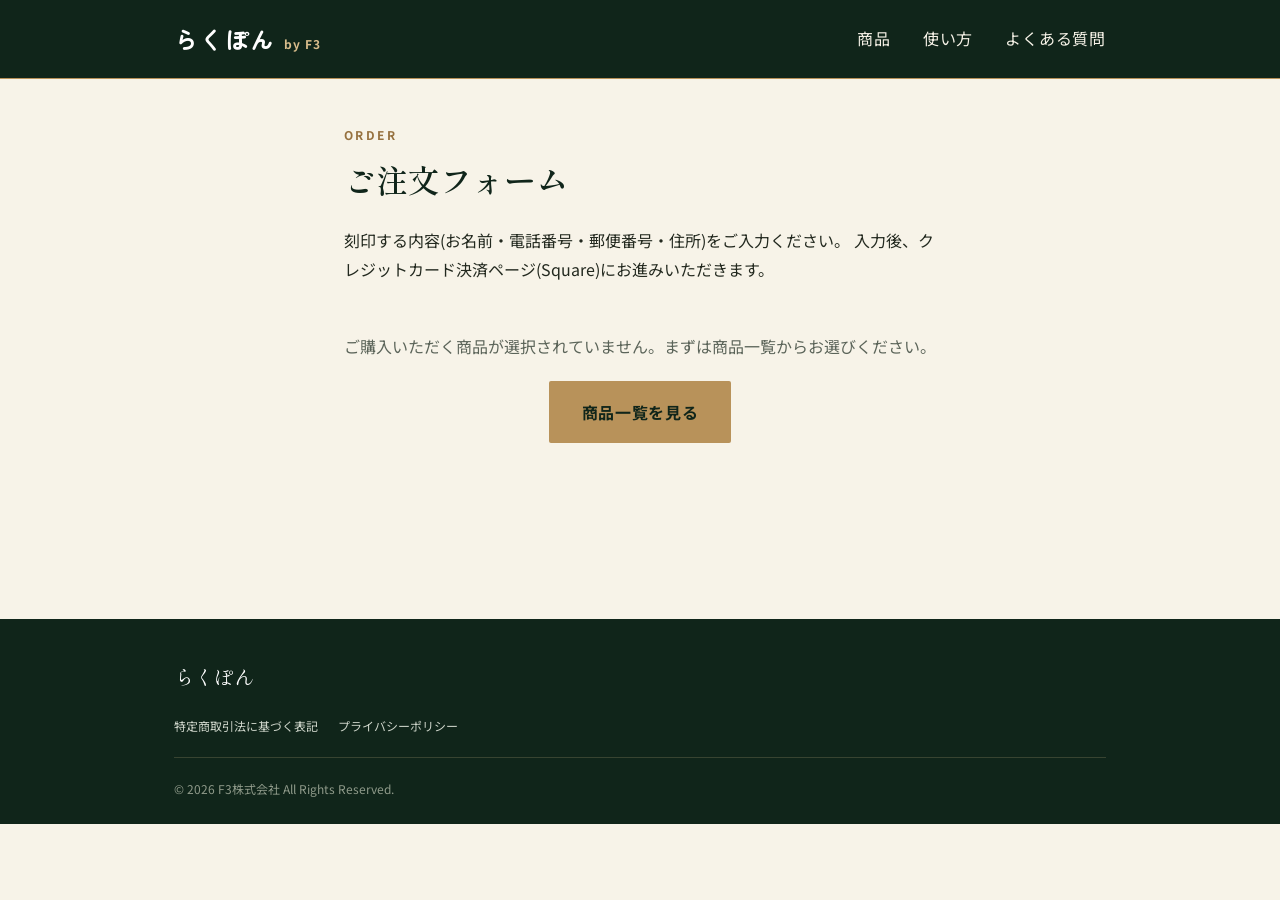
==== commit a1200386: "注文フォームを商品直行フォーム化・専用補充インク対応・複数商品カート機能に対応 - order.html: 色選択ステップを廃止し、index.htmlで選んだ商品にそのまま   入力フォームを表示す" ====
--- a/order.html
+++ b/order.html
@@ -33,6 +33,7 @@
       <a href="index.html#products">商品</a>
       <a href="index.html#howto">使い方</a>
       <a href="index.html#faq">よくある質問</a>
+      <a href="order.html" id="cartNavLink" class="cart-nav-link" style="display:none;">🛒 カート(<span id="cartNavCount">0</span>)</a>
     </nav>
   </div>
 </header>
@@ -42,32 +43,36 @@
 
     <span class="section-eyebrow">ORDER</span>
     <h1>ご注文フォーム</h1>
-    <p>
-      カラーと本数をお選びのうえ、スタンプに刻印する内容(お名前・電話番号・郵便番号・住所)をご入力ください。
+    <p id="orderIntro">
+      刻印する内容(お名前・電話番号・郵便番号・住所)をご入力ください。
       入力後、クレジットカード決済ページ(Square)にお進みいただきます。
     </p>
 
+    <!-- ============================================================
+         カートの中身(2点目以降を追加したときだけ表示)
+         ============================================================ -->
+    <section class="order-section" id="cartSection" style="display:none;">
+      <h2>カートの中身</h2>
+      <div id="cartList" class="cart-list"></div>
+      <p class="section-note">続けて他の商品を追加する場合は<a href="index.html#products">商品一覧</a>からお選びください。</p>
+    </section>
+
     <form id="orderForm" class="order-form" novalidate>
 
       <!-- ============================================================
-           ① カラー選択
+           ① 選択中の商品(index.htmlの「購入する」から選ばれた商品を表示するだけ。
+              カラー選択のやり直しはできない。商品を変える場合は商品一覧に戻る)
            ============================================================ -->
-      <section class="order-section" id="colorSection">
-        <h2>1. カラーを選ぶ</h2>
-        <div class="order-color-grid">
-          <label class="order-color-card" data-color="sexypink">
-            <input type="radio" name="color" value="sexypink" required>
-            <img src="images/product_sexypink.png" alt="らくぽん sexypink(ワインレッドの住所スタンプ)">
-            <span class="order-color-name">らくぽん sexypink</span>
-            <span class="order-color-price">&yen;4,500(税込)</span>
-          </label>
-          <label class="order-color-card" data-color="mojitogreen">
-            <input type="radio" name="color" value="mojitogreen" required>
-            <img src="images/product_mojitogreen.png" alt="らくぽん mojito green(深いグリーンの住所スタンプ)">
-            <span class="order-color-name">らくぽん mojito green</span>
-            <span class="order-color-price">&yen;4,500(税込)</span>
-          </label>
+      <section class="order-section" id="productSection">
+        <h2 id="productSectionTitle">1. ご購入商品</h2>
+        <div class="order-selected-product" id="selectedProductCard">
+          <img id="selectedProductImg" src="" alt="">
+          <div class="order-selected-product-body">
+            <span class="order-color-name" id="selectedProductName"></span>
+            <span class="order-color-price" id="selectedProductPrice"></span>
+          </div>
         </div>
+        <p class="section-note"><a href="index.html#products">他の商品を選び直す</a></p>
       </section>
 
       <!-- ============================================================
@@ -79,11 +84,12 @@
           <label>ご注文本数 <span class="required-badge">必須</span></label>
           <input type="number" id="quantity" name="quantity" min="1" step="1" value="1" required>
         </div>
-        <p class="section-note">本数を変更すると、下の「印字内容」の入力欄が自動で増減します。</p>
+        <p class="section-note" id="qtyNote">本数を変更すると、下の「印字内容」の入力欄が自動で増減します。</p>
       </section>
 
       <!-- ============================================================
-           ③ 印字内容(本数ぶんだけJavaScriptで動的に増減する)
+           ③ 印字内容(本数ぶんだけJavaScriptで動的に増減する。
+              エングレービング不要の商品(補充インク等)ではこのセクション自体を非表示にする)
            ============================================================ -->
       <section class="order-section" id="stampSection">
         <h2>3. 印字内容</h2>
@@ -92,11 +98,11 @@
       </section>
 
       <!-- ============================================================
-           ④ 配送先
+           ④ 配送先(カート全体で1回だけ入力する)
            ============================================================ -->
       <section class="order-section" id="shipSection">
         <h2>4. 配送先</h2>
-        <label class="checkbox-row">
+        <label class="checkbox-row" id="sameAsFirstRow">
           <input type="checkbox" id="sameAsFirst" checked>
           配送先は1本目の印字内容と同じ
         </label>
@@ -129,27 +135,82 @@
            合計金額 + 送信
            ============================================================ -->
       <div class="price-summary">
+        <div id="priceLines"></div>
         <div class="price-row">
-          <span>本体(<span id="unitPriceLabel">&yen;4,500</span> &times; <span id="qtyLabel">1</span>本)</span>
-          <span id="subtotalDisplay">&yen;4,500</span>
-        </div>
-        <div class="price-row">
-          <span>送料(全国一律)</span>
+          <span>送料(全国一律・ご注文全体で1回)</span>
           <span>&yen;500</span>
         </div>
         <div class="price-row total">
           <span>合計</span>
-          <span id="totalDisplay">&yen;5,000</span>
+          <span id="totalDisplay">&yen;0</span>
         </div>
       </div>
 
       <div id="orderError" class="order-error" role="alert"></div>
 
-      <button type="submit" id="submitBtn" class="btn btn-primary order-submit-btn">この内容で決済に進む</button>
+      <div class="order-actions">
+        <button type="button" id="addToCartBtn" class="btn btn-outline order-addcart-btn">カートに追加して他の色も選ぶ</button>
+        <button type="submit" id="submitBtn" class="btn btn-primary order-submit-btn">この内容で決済に進む</button>
+      </div>
       <p class="section-note" style="text-align:center; margin-top:12px;">
         「決済に進む」を押すと、クレジットカード決済ページ(Square)に移動します。
       </p>
     </form>
+
+    <!-- カートのみ表示するとき(商品一覧からカート経由で来たとき)の決済ボタン -->
+    <div id="cartOnlyActions" style="display:none;">
+      <section class="order-section" id="cartOnlyShipSection">
+        <h2>配送先</h2>
+        <label class="checkbox-row" id="cartOnlySameAsFirstRow">
+          <input type="checkbox" id="cartOnlySameAsFirst" checked>
+          配送先は1本目の印字内容と同じ
+        </label>
+        <p class="ship-hint">チェックを外すと、お届け先を別に指定できます。</p>
+        <div id="cartOnlyShipFields" style="display:none;">
+          <div class="form-group">
+            <label>お届け先氏名 <span class="required-badge">必須</span></label>
+            <input type="text" id="cartOnly_ship_name" placeholder="例:山田 太郎">
+          </div>
+          <div class="form-group">
+            <label>電話番号 <span class="required-badge">必須</span></label>
+            <input type="tel" id="cartOnly_ship_tel" placeholder="090-0000-0000">
+          </div>
+          <div class="form-group">
+            <label>郵便番号 <span class="required-badge">必須</span></label>
+            <div class="zip-row">
+              <input type="text" id="cartOnly_ship_zip" class="zip-input" placeholder="123-4567">
+              <button type="button" class="zip-btn" data-zip-target="cartOnly_ship_zip" data-address-target="cartOnly_ship_address">住所を検索</button>
+            </div>
+          </div>
+          <div class="form-group">
+            <label>住所 <span class="required-badge">必須</span></label>
+            <input type="text" id="cartOnly_ship_address" placeholder="例:東京都千代田区〇〇1-2-3 〇〇ビル4F">
+          </div>
+        </div>
+      </section>
+
+      <div class="price-summary">
+        <div id="cartOnlyPriceLines"></div>
+        <div class="price-row">
+          <span>送料(全国一律・ご注文全体で1回)</span>
+          <span>&yen;500</span>
+        </div>
+        <div class="price-row total">
+          <span>合計</span>
+          <span id="cartOnlyTotalDisplay">&yen;0</span>
+        </div>
+      </div>
+
+      <div id="cartOnlyError" class="order-error" role="alert"></div>
+
+      <button type="button" id="cartOnlySubmitBtn" class="btn btn-primary order-submit-btn">この内容で決済に進む</button>
+    </div>
+
+    <!-- 商品未選択・カートも空のときの案内 -->
+    <div id="emptyState" style="display:none;" class="order-empty-state">
+      <p>ご購入いただく商品が選択されていません。まずは商品一覧からお選びください。</p>
+      <a href="index.html#products" class="btn btn-primary">商品一覧を見る</a>
+    </div>
 
   </div>
 </main>
@@ -172,20 +233,70 @@
      【非エンジニアの方向けメモ】
      ・下の API_URL は、GAS(GAS_注文フォームAPI)を新規プロジェクトとして
        デプロイした後に発行される「ウェブアプリのURL」に差し替える必要があります。
-       まだデプロイしていないため、現時点ではダミーの値になっています。
-     ・PRICES(表示価格)を変更する場合は、GAS側(GAS_注文フォームAPI/Code.js)の
+     ・PRODUCTS(表示価格)を変更する場合は、GAS側(GAS_注文フォームAPI/Code.js)の
        PRODUCTS定数の金額も必ず合わせて変更してください(表示価格と実際の
        請求額がズレてしまうため)。
+     ・2026-09-07変更: 「商品を選んでから入力フォームへ直行」「補充インクも
+       同じ注文フォーム経由で購入可能」「複数商品(色)をカートにまとめて
+       1回の決済で購入可能」に対応。カートはブラウザのlocalStorageに保存する
+       (この端末・このブラウザだけで有効。サーバーには保存しない)。
      ========================================================================== */
 
   // TODO: GAS_注文フォームAPI を新規デプロイ後、実際のウェブアプリURLに差し替える
   var API_URL = 'https://script.google.com/macros/s/AKfycbyJOaaZ05zl-nuqpDLuLeP2HGxWhh4fHU3eqZiArR_Cb_5x1kRExohh1O-uxdV04uMx/exec';
 
-  // 表示用の価格定数(実際の請求額はGAS側Code.jsのPRODUCTS定数で確定する)
-  var PRICES = { sexypink: 4500, mojitogreen: 4500 };
+  // 商品定義(実際の請求額はGAS側Code.jsのPRODUCTS定数で確定する)
+  // engraved: true の商品だけ「印字内容(お名前・電話番号・郵便番号・住所)」の入力欄が必要
+  var PRODUCTS = {
+    sexypink:    { name: 'らくぽん sexypink',    price: 4500, engraved: true,  image: 'images/product_sexypink.png' },
+    mojitogreen: { name: 'らくぽん mojito green', price: 4500, engraved: true,  image: 'images/product_mojitogreen.png' },
+    ink:         { name: '専用補充インク',        price: 385,  engraved: false, image: 'images/product_ink.png' }
+  };
   var SHIPPING_FEE = 500;
-  // 入力欄の増えすぎ(誤入力・貼り付け等)を防ぐための本数の上限
   var MAX_QUANTITY = 30;
+  var CART_KEY = 'rakuponCart';
+
+  // --------------------------------------------------------------------
+  // カートの読み書き(localStorage)
+  // --------------------------------------------------------------------
+  function loadCart() {
+    try {
+      var raw = window.localStorage.getItem(CART_KEY);
+      var cart = raw ? JSON.parse(raw) : [];
+      return Array.isArray(cart) ? cart : [];
+    } catch (e) {
+      return [];
+    }
+  }
+  function saveCart(cart) {
+    try {
+      window.localStorage.setItem(CART_KEY, JSON.stringify(cart));
+    } catch (e) {
+      // localStorageが使えない環境(プライベートブラウズ等)では無視する
+    }
+  }
+  function clearCart() {
+    try { window.localStorage.removeItem(CART_KEY); } catch (e) {}
+  }
+  function cartItemCount(cart) {
+    return cart.reduce(function (sum, item) { return sum + (item.quantity || 0); }, 0);
+  }
+
+  // --------------------------------------------------------------------
+  // ヘッダーのカートバッジ更新(全ページ共通の考え方だが、このファイルではorder.htmlのみ)
+  // --------------------------------------------------------------------
+  function updateCartNav() {
+    var cart = loadCart();
+    var link = document.getElementById('cartNavLink');
+    var countEl = document.getElementById('cartNavCount');
+    var count = cartItemCount(cart);
+    if (count > 0) {
+      countEl.textContent = count;
+      link.style.display = 'inline-block';
+    } else {
+      link.style.display = 'none';
+    }
+  }
 
   // --------------------------------------------------------------------
   // 本数ぶんだけ「印字内容」の入力欄セットを生成/削除する
@@ -256,108 +367,123 @@
   }
 
   // --------------------------------------------------------------------
-  // 配送先「1本目と同じ」チェックボックスの表示切替
-  // --------------------------------------------------------------------
-  function toggleShipFields() {
-    var same = document.getElementById('sameAsFirst').checked;
-    document.getElementById('shipFields').style.display = same ? 'none' : 'block';
-    ['ship_name', 'ship_tel', 'ship_zip', 'ship_address'].forEach(function (id) {
-      document.getElementById(id).required = !same;
+  // 現在のフォーム入力から、カート1件ぶんのオブジェクトを作る(未検証)
+  // --------------------------------------------------------------------
+  function readCurrentFormItem(productKey) {
+    var product = PRODUCTS[productKey];
+    var qty = parseInt(document.getElementById('quantity').value, 10) || 1;
+    var stamps = [];
+    if (product.engraved) {
+      for (var i = 1; i <= qty; i++) {
+        stamps.push({
+          name: (document.getElementById('stamp' + i + '_name') || {}).value || '',
+          tel: (document.getElementById('stamp' + i + '_tel') || {}).value || '',
+          zip: (document.getElementById('stamp' + i + '_zip') || {}).value || '',
+          address: (document.getElementById('stamp' + i + '_address') || {}).value || ''
+        });
+      }
+    }
+    return { product: productKey, quantity: qty, stamps: stamps };
+  }
+
+  // 現在のフォーム(商品セクションが表示されている場合)の入力チェック
+  function validateCurrentForm(productKey) {
+    var product = PRODUCTS[productKey];
+    var qty = parseInt(document.getElementById('quantity').value, 10);
+    if (!qty || qty < 1) {
+      return '本数を正しく入力してください。';
+    }
+    if (product.engraved) {
+      for (var i = 1; i <= qty; i++) {
+        var name = (document.getElementById('stamp' + i + '_name') || {}).value || '';
+        var tel = (document.getElementById('stamp' + i + '_tel') || {}).value || '';
+        var zip = (document.getElementById('stamp' + i + '_zip') || {}).value || '';
+        var address = (document.getElementById('stamp' + i + '_address') || {}).value || '';
+        if (!name.trim() || !tel.trim() || !zip.trim() || !address.trim()) {
+          return (i + '本目の印字内容に未入力の項目があります。');
+        }
+      }
+    }
+    return null;
+  }
+
+  // --------------------------------------------------------------------
+  // カート内容の一覧表示(削除リンクつき)
+  // --------------------------------------------------------------------
+  function renderCartList(containerId, cart) {
+    var container = document.getElementById(containerId);
+    if (!cart.length) {
+      container.innerHTML = '';
+      return;
+    }
+    container.innerHTML = cart.map(function (item, index) {
+      var product = PRODUCTS[item.product];
+      var name = product ? product.name : item.product;
+      var price = product ? product.price : 0;
+      var subtotal = price * item.quantity;
+      return '<div class="cart-line">' +
+        '<span class="cart-line-name">' + name + ' &times; ' + item.quantity + '本</span>' +
+        '<span class="cart-line-price">&yen;' + subtotal.toLocaleString() + '</span>' +
+        '<button type="button" class="cart-line-remove" data-cart-index="' + index + '" data-cart-list="' + containerId + '">削除</button>' +
+        '</div>';
+    }).join('');
+  }
+
+  // 現在のカート+(あれば)フォーム入力中の商品をあわせた合計金額の内訳行を作る
+  function renderPriceLines(containerId, totalId, cart, currentItem) {
+    var lines = cart.map(function (item) {
+      var product = PRODUCTS[item.product];
+      var price = product ? product.price : 0;
+      var subtotal = price * item.quantity;
+      return { label: (product ? product.name : item.product) + '(&yen;' + price.toLocaleString() + ' &times; ' + item.quantity + '本)', amount: subtotal };
     });
-  }
-
-  // --------------------------------------------------------------------
-  // 合計金額のリアルタイム表示
-  // --------------------------------------------------------------------
-  function updatePrice() {
-    var colorInput = document.querySelector('input[name="color"]:checked');
-    var unit = colorInput ? (PRICES[colorInput.value] || 0) : 0;
-    var qtyInput = document.getElementById('quantity');
-    var qty = parseInt(qtyInput.value, 10);
-    if (!qty || qty < 1) qty = 1;
-    var displayUnit = unit || 4500; // まだカラー未選択の間は代表価格(4,500円)を表示
-    var subtotal = displayUnit * qty;
-    var total = subtotal + SHIPPING_FEE;
-
-    document.getElementById('unitPriceLabel').textContent = '¥' + displayUnit.toLocaleString();
-    document.getElementById('qtyLabel').textContent = qty;
-    document.getElementById('subtotalDisplay').textContent = '¥' + subtotal.toLocaleString();
-    document.getElementById('totalDisplay').textContent = '¥' + total.toLocaleString();
-  }
-
-  // --------------------------------------------------------------------
-  // カラーカードの選択ハイライト
-  // --------------------------------------------------------------------
-  function highlightSelectedColor() {
-    document.querySelectorAll('.order-color-card').forEach(function (card) {
-      var input = card.querySelector('input[type="radio"]');
-      card.classList.toggle('is-selected', !!(input && input.checked));
-    });
+    var grandTotal = lines.reduce(function (sum, l) { return sum + l.amount; }, 0);
+
+    if (currentItem) {
+      var cp = PRODUCTS[currentItem.product];
+      var cprice = cp ? cp.price : 0;
+      var csub = cprice * currentItem.quantity;
+      lines.push({ label: (cp ? cp.name : currentItem.product) + '(&yen;' + cprice.toLocaleString() + ' &times; ' + currentItem.quantity + '本)', amount: csub });
+      grandTotal += csub;
+    }
+
+    var linesEl = document.getElementById(containerId);
+    linesEl.innerHTML = lines.map(function (l) {
+      return '<div class="price-row"><span>' + l.label + '</span><span>&yen;' + l.amount.toLocaleString() + '</span></div>';
+    }).join('');
+
+    var total = grandTotal + (lines.length ? SHIPPING_FEE : 0);
+    document.getElementById(totalId).textContent = '¥' + total.toLocaleString();
   }
 
   // --------------------------------------------------------------------
   // エラー表示・送信中の状態切替
   // --------------------------------------------------------------------
-  function showError(message) {
-    var box = document.getElementById('orderError');
+  function showError(boxId, message) {
+    var box = document.getElementById(boxId);
     box.textContent = message;
     box.classList.add('is-visible');
-  }
-  function hideError() {
-    var box = document.getElementById('orderError');
+    box.scrollIntoView({ behavior: 'smooth', block: 'center' });
+  }
+  function hideError(boxId) {
+    var box = document.getElementById(boxId);
     box.textContent = '';
     box.classList.remove('is-visible');
   }
-  function setSubmitting(isSubmitting) {
-    var btn = document.getElementById('submitBtn');
+  function setSubmitting(btnId, isSubmitting, labelWhenIdle) {
+    var btn = document.getElementById(btnId);
     btn.disabled = isSubmitting;
-    btn.textContent = isSubmitting ? '送信中…' : 'この内容で決済に進む';
-  }
-
-  // --------------------------------------------------------------------
-  // 送信処理: 入力内容をJSON化してGASのAPIに送り、決済ページへリダイレクト
-  // --------------------------------------------------------------------
-  function handleSubmit(evt) {
-    evt.preventDefault();
-    hideError();
-
-    var form = document.getElementById('orderForm');
-    if (!form.reportValidity()) return;
-
-    var colorInput = document.querySelector('input[name="color"]:checked');
-    var color = colorInput ? colorInput.value : '';
-    var qty = parseInt(document.getElementById('quantity').value, 10) || 1;
-
-    var stamps = [];
-    for (var i = 1; i <= qty; i++) {
-      stamps.push({
-        name: document.getElementById('stamp' + i + '_name').value.trim(),
-        tel: document.getElementById('stamp' + i + '_tel').value.trim(),
-        zip: document.getElementById('stamp' + i + '_zip').value.trim(),
-        address: document.getElementById('stamp' + i + '_address').value.trim()
-      });
-    }
-
-    var sameAsFirst = document.getElementById('sameAsFirst').checked;
-    var shipping = null;
-    if (!sameAsFirst) {
-      shipping = {
-        name: document.getElementById('ship_name').value.trim(),
-        tel: document.getElementById('ship_tel').value.trim(),
-        zip: document.getElementById('ship_zip').value.trim(),
-        address: document.getElementById('ship_address').value.trim()
-      };
-    }
-
-    var payload = {
-      color: color,
-      quantity: qty,
-      stamps: stamps,
-      sameAsFirst: sameAsFirst,
-      shipping: shipping
-    };
-
-    setSubmitting(true);
+    btn.textContent = isSubmitting ? '送信中…' : labelWhenIdle;
+  }
+
+  // --------------------------------------------------------------------
+  // GASへ送信し、決済ページへリダイレクトする共通処理
+  // --------------------------------------------------------------------
+  function submitOrder(items, sameAsFirst, shipping, btnId, errBoxId, btnLabel) {
+    hideError(errBoxId);
+    var payload = { items: items, sameAsFirst: sameAsFirst, shipping: shipping };
+
+    setSubmitting(btnId, true, btnLabel);
 
     // Content-Type: text/plain で送ることでプリフライト(OPTIONS)を発生させない
     // (既存の注文フォーム群と同じ実装パターン)
@@ -369,44 +495,171 @@
       .then(function (res) { return res.json(); })
       .then(function (data) {
         if (data.success && data.paymentUrl) {
+          clearCart();
           window.location.href = data.paymentUrl;
         } else {
-          showError(data.message || 'エラーが発生しました。時間をおいて再度お試しください。');
-          setSubmitting(false);
+          showError(errBoxId, data.message || 'エラーが発生しました。時間をおいて再度お試しください。');
+          setSubmitting(btnId, false, btnLabel);
         }
       })
       .catch(function () {
-        showError('通信エラーが発生しました。通信環境をご確認のうえ、再度お試しください。');
-        setSubmitting(false);
+        showError(errBoxId, '通信エラーが発生しました。通信環境をご確認のうえ、再度お試しください。');
+        setSubmitting(btnId, false, btnLabel);
       });
   }
 
-  // --------------------------------------------------------------------
+  // ========================================================================
   // 初期化
-  // --------------------------------------------------------------------
+  // ========================================================================
   document.addEventListener('DOMContentLoaded', function () {
-    generateStampBlocks(1);
-    toggleShipFields();
+    updateCartNav();
+
+    var params = new URLSearchParams(window.location.search);
+    var productKey = params.get('product') || params.get('color'); // colorは旧パラメータ名の互換
+    var product = (productKey && PRODUCTS[productKey]) ? PRODUCTS[productKey] : null;
+    var cart = loadCart();
+
+    if (!product) {
+      // 商品未指定でアクセス: カートがあればカート決済画面、無ければ商品一覧への案内
+      document.getElementById('orderForm').style.display = 'none';
+      document.getElementById('productSection').style.display = 'none';
+
+      if (cart.length > 0) {
+        document.getElementById('orderIntro').textContent = 'カートの中身をご確認のうえ、配送先をご入力ください。入力後、クレジットカード決済ページ(Square)にお進みいただきます。';
+        document.getElementById('cartSection').style.display = 'block';
+        renderCartList('cartList', cart);
+        document.getElementById('cartOnlyActions').style.display = 'block';
+
+        var hasEngravedInCart = cart.some(function (item) {
+          var p = PRODUCTS[item.product];
+          return p && p.engraved && item.stamps && item.stamps.length;
+        });
+        var sameRow = document.getElementById('cartOnlySameAsFirstRow');
+        var sameCheckbox = document.getElementById('cartOnlySameAsFirst');
+        var shipFields = document.getElementById('cartOnlyShipFields');
+        function toggleCartOnlyShip() {
+          var same = sameCheckbox.checked;
+          shipFields.style.display = same ? 'none' : 'block';
+          ['cartOnly_ship_name', 'cartOnly_ship_tel', 'cartOnly_ship_zip', 'cartOnly_ship_address'].forEach(function (id) {
+            document.getElementById(id).required = !same;
+          });
+        }
+        if (hasEngravedInCart) {
+          sameRow.style.display = 'flex';
+          sameCheckbox.checked = true;
+        } else {
+          sameRow.style.display = 'none';
+          sameCheckbox.checked = false;
+          shipFields.style.display = 'block';
+          ['cartOnly_ship_name', 'cartOnly_ship_tel', 'cartOnly_ship_zip', 'cartOnly_ship_address'].forEach(function (id) {
+            document.getElementById(id).required = true;
+          });
+        }
+        sameCheckbox.addEventListener('change', toggleCartOnlyShip);
+        toggleCartOnlyShip();
+
+        renderPriceLines('cartOnlyPriceLines', 'cartOnlyTotalDisplay', cart, null);
+
+        document.addEventListener('click', function (e) {
+          var removeBtn = e.target.closest('.cart-line-remove');
+          if (removeBtn && removeBtn.getAttribute('data-cart-list') === 'cartList') {
+            var idx = parseInt(removeBtn.getAttribute('data-cart-index'), 10);
+            cart.splice(idx, 1);
+            saveCart(cart);
+            location.reload();
+          }
+        });
+
+        document.addEventListener('click', function (e) {
+          var btn = e.target.closest('.zip-btn');
+          if (!btn) return;
+          handleZipSearch(btn.getAttribute('data-zip-target'), btn.getAttribute('data-address-target'));
+        });
+
+        document.getElementById('cartOnlySubmitBtn').addEventListener('click', function () {
+          hideError('cartOnlyError');
+          var same = sameCheckbox.checked;
+          var shipping = null;
+          if (same) {
+            // 何もしない(GAS側でカート内の最初の印字内容から自動決定)
+          } else {
+            var name = document.getElementById('cartOnly_ship_name').value.trim();
+            var tel = document.getElementById('cartOnly_ship_tel').value.trim();
+            var zip = document.getElementById('cartOnly_ship_zip').value.trim();
+            var address = document.getElementById('cartOnly_ship_address').value.trim();
+            if (!name || !tel || !zip || !address) {
+              showError('cartOnlyError', '配送先の入力に不足があります。');
+              return;
+            }
+            shipping = { name: name, tel: tel, zip: zip, address: address };
+          }
+          submitOrder(cart, same, shipping, 'cartOnlySubmitBtn', 'cartOnlyError', 'この内容で決済に進む');
+        });
+      } else {
+        document.getElementById('emptyState').style.display = 'block';
+      }
+      return;
+    }
+
+    // ---- ここから: 商品が指定されている通常フロー ----
+    document.getElementById('selectedProductImg').src = product.image;
+    document.getElementById('selectedProductImg').alt = product.name;
+    document.getElementById('selectedProductName').textContent = product.name;
+    document.getElementById('selectedProductPrice').textContent = '¥' + product.price.toLocaleString() + '(税込)';
+
+    if (cart.length > 0) {
+      document.getElementById('cartSection').style.display = 'block';
+      renderCartList('cartList', cart);
+    }
+
+    if (!product.engraved) {
+      document.getElementById('stampSection').style.display = 'none';
+      document.getElementById('qtyNote').textContent = '本数を変更すると、下の合計金額が自動で再計算されます。';
+    }
+
+    // 配送先セクション: このカート内(既存カート+今の商品)に刻印つき商品が1つでもあれば
+    // 「1本目と同じ」チェックボックスを出す。無ければ(補充インクのみ等)常に配送先を入力してもらう。
+    function hasAnyEngraved() {
+      if (product.engraved) return true;
+      return cart.some(function (item) {
+        var p = PRODUCTS[item.product];
+        return p && p.engraved;
+      });
+    }
+    function toggleShipFields() {
+      var same = document.getElementById('sameAsFirst').checked;
+      document.getElementById('shipFields').style.display = same ? 'none' : 'block';
+      ['ship_name', 'ship_tel', 'ship_zip', 'ship_address'].forEach(function (id) {
+        document.getElementById(id).required = !same;
+      });
+    }
+    if (!hasAnyEngraved()) {
+      document.getElementById('sameAsFirstRow').style.display = 'none';
+      document.getElementById('sameAsFirst').checked = false;
+      document.getElementById('shipFields').style.display = 'block';
+      ['ship_name', 'ship_tel', 'ship_zip', 'ship_address'].forEach(function (id) {
+        document.getElementById(id).required = true;
+      });
+    } else {
+      document.getElementById('sameAsFirst').checked = true;
+      toggleShipFields();
+    }
+
+    function updatePrice() {
+      var qtyInput = document.getElementById('quantity');
+      var qty = parseInt(qtyInput.value, 10);
+      if (!qty || qty < 1) qty = 1;
+      renderPriceLines('priceLines', 'totalDisplay', cart, { product: productKey, quantity: qty });
+    }
+
+    if (product.engraved) generateStampBlocks(1);
     updatePrice();
 
-    // URLに ?color=sexypink / ?color=mojitogreen があれば、あらかじめ選択状態にする
-    var params = new URLSearchParams(window.location.search);
-    var presetColor = params.get('color');
-    if (presetColor === 'sexypink' || presetColor === 'mojitogreen') {
-      var radio = document.querySelector('input[name="color"][value="' + presetColor + '"]');
-      if (radio) {
-        radio.checked = true;
-        highlightSelectedColor();
-        updatePrice();
-      }
-    }
-
-    // 本数の変更 → 印字内容の入力欄を増減 + 合計金額を再計算
     document.getElementById('quantity').addEventListener('input', function () {
       var v = parseInt(this.value, 10);
       if (!v || v < 1) v = 1;
       if (v > MAX_QUANTITY) v = MAX_QUANTITY;
-      generateStampBlocks(v);
+      if (product.engraved) generateStampBlocks(v);
       updatePrice();
     });
     document.getElementById('quantity').addEventListener('change', function () {
@@ -414,30 +667,67 @@
       if (!v || v < 1) v = 1;
       if (v > MAX_QUANTITY) v = MAX_QUANTITY;
       this.value = v;
-      generateStampBlocks(v);
+      if (product.engraved) generateStampBlocks(v);
       updatePrice();
     });
 
-    // カラー選択の変更
-    document.querySelectorAll('input[name="color"]').forEach(function (radio) {
-      radio.addEventListener('change', function () {
-        highlightSelectedColor();
-        updatePrice();
-      });
-    });
-
-    // 配送先「1本目と同じ」チェックボックス
     document.getElementById('sameAsFirst').addEventListener('change', toggleShipFields);
 
-    // 郵便番号検索ボタン(動的に増える1本目以降の分もまとめて拾うイベント委任)
     document.addEventListener('click', function (e) {
       var btn = e.target.closest('.zip-btn');
       if (!btn) return;
       handleZipSearch(btn.getAttribute('data-zip-target'), btn.getAttribute('data-address-target'));
     });
 
-    // 送信
-    document.getElementById('orderForm').addEventListener('submit', handleSubmit);
+    document.addEventListener('click', function (e) {
+      var removeBtn = e.target.closest('.cart-line-remove');
+      if (removeBtn && removeBtn.getAttribute('data-cart-list') === 'cartList') {
+        // 配送先セクションの表示切替(hasAnyEngraved)が商品構成に依存するため、
+        // 削除後は状態をシンプルに保つためページを再読み込みして再判定する
+        var idx = parseInt(removeBtn.getAttribute('data-cart-index'), 10);
+        cart.splice(idx, 1);
+        saveCart(cart);
+        location.reload();
+      }
+    });
+
+    // 「カートに追加して他の色も選ぶ」
+    document.getElementById('addToCartBtn').addEventListener('click', function () {
+      var err = validateCurrentForm(productKey);
+      if (err) { showError('orderError', err); return; }
+      var item = readCurrentFormItem(productKey);
+      cart.push(item);
+      saveCart(cart);
+      window.location.href = 'index.html#products';
+    });
+
+    // 「この内容で決済に進む」(このフォームの商品も含めて全部まとめて決済)
+    document.getElementById('orderForm').addEventListener('submit', function (evt) {
+      evt.preventDefault();
+      var err = validateCurrentForm(productKey);
+      if (err) { showError('orderError', err); return; }
+
+      var currentItem = readCurrentFormItem(productKey);
+      var same = document.getElementById('sameAsFirst').checked;
+      var shipping = null;
+      if (!hasAnyEngraved() || !same) {
+        var name = document.getElementById('ship_name').value.trim();
+        var tel = document.getElementById('ship_tel').value.trim();
+        var zip = document.getElementById('ship_zip').value.trim();
+        var address = document.getElementById('ship_address').value.trim();
+        if (!hasAnyEngraved() || !same) {
+          if (!name || !tel || !zip || !address) {
+            showError('orderError', '配送先の入力に不足があります。');
+            return;
+          }
+          shipping = { name: name, tel: tel, zip: zip, address: address };
+        }
+      }
+      var same2 = hasAnyEngraved() ? same : false;
+
+      var items = cart.concat([currentItem]);
+      submitOrder(items, same2, shipping, 'submitBtn', 'orderError', 'この内容で決済に進む');
+    });
   });
 </script>
 
--- a/css/style.css
+++ b/css/style.css
@@ -847,6 +847,114 @@
   box-shadow: 0 0 0 2px rgba(184, 146, 90, 0.25);
 }
 
+/* 選択済み商品(order.html。カラー選択の代わりに、選ばれた商品だけを表示する) */
+.order-selected-product {
+  display: flex;
+  align-items: center;
+  gap: 16px;
+  padding: 16px;
+  border: 2px solid var(--color-gold);
+  border-radius: 4px;
+  background: var(--color-fairway-soft);
+}
+
+.order-selected-product img {
+  width: 88px;
+  height: 88px;
+  object-fit: cover;
+  border-radius: 2px;
+  flex: 0 0 auto;
+}
+
+.order-selected-product-body {
+  display: flex;
+  flex-direction: column;
+  gap: 4px;
+}
+
+/* カートの中身 */
+.cart-list {
+  display: flex;
+  flex-direction: column;
+  gap: 8px;
+}
+
+.cart-line {
+  display: flex;
+  align-items: center;
+  gap: 12px;
+  padding: 10px 0;
+  border-bottom: 1px solid var(--color-border);
+  font-size: var(--fs-16);
+}
+
+.cart-line:last-child {
+  border-bottom: none;
+}
+
+.cart-line-name {
+  flex: 1;
+  color: var(--color-fairway-dark);
+}
+
+.cart-line-price {
+  color: var(--color-text-muted);
+  font-size: var(--fs-12);
+}
+
+.cart-line-remove {
+  background: transparent;
+  border: 1px solid var(--color-border);
+  color: var(--color-text-muted);
+  font-size: var(--fs-12);
+  padding: 4px 10px;
+  border-radius: 999px;
+  cursor: pointer;
+  transition: border-color 0.2s, color 0.2s;
+}
+
+.cart-line-remove:hover {
+  border-color: #a34a2f;
+  color: #a34a2f;
+}
+
+/* ヘッダーのカートバッジ(order.html) */
+.cart-nav-link {
+  background: var(--color-gold);
+  color: var(--color-fairway-dark) !important;
+  padding: 6px 14px !important;
+  border-radius: 999px;
+  font-weight: 700;
+}
+
+/* 注文フォームのボタン行(カートに追加 / 決済に進む) */
+.order-actions {
+  display: flex;
+  flex-direction: column;
+  gap: 12px;
+}
+
+@media (min-width: 641px) {
+  .order-actions {
+    flex-direction: row;
+  }
+
+  .order-addcart-btn,
+  .order-submit-btn {
+    flex: 1;
+  }
+}
+
+.order-empty-state {
+  text-align: center;
+  padding: 48px 0;
+}
+
+.order-empty-state p {
+  color: var(--color-text-muted);
+  margin-bottom: 20px;
+}
+
 /* フォーム部品共通 */
 .form-group {
   margin-bottom: 16px;
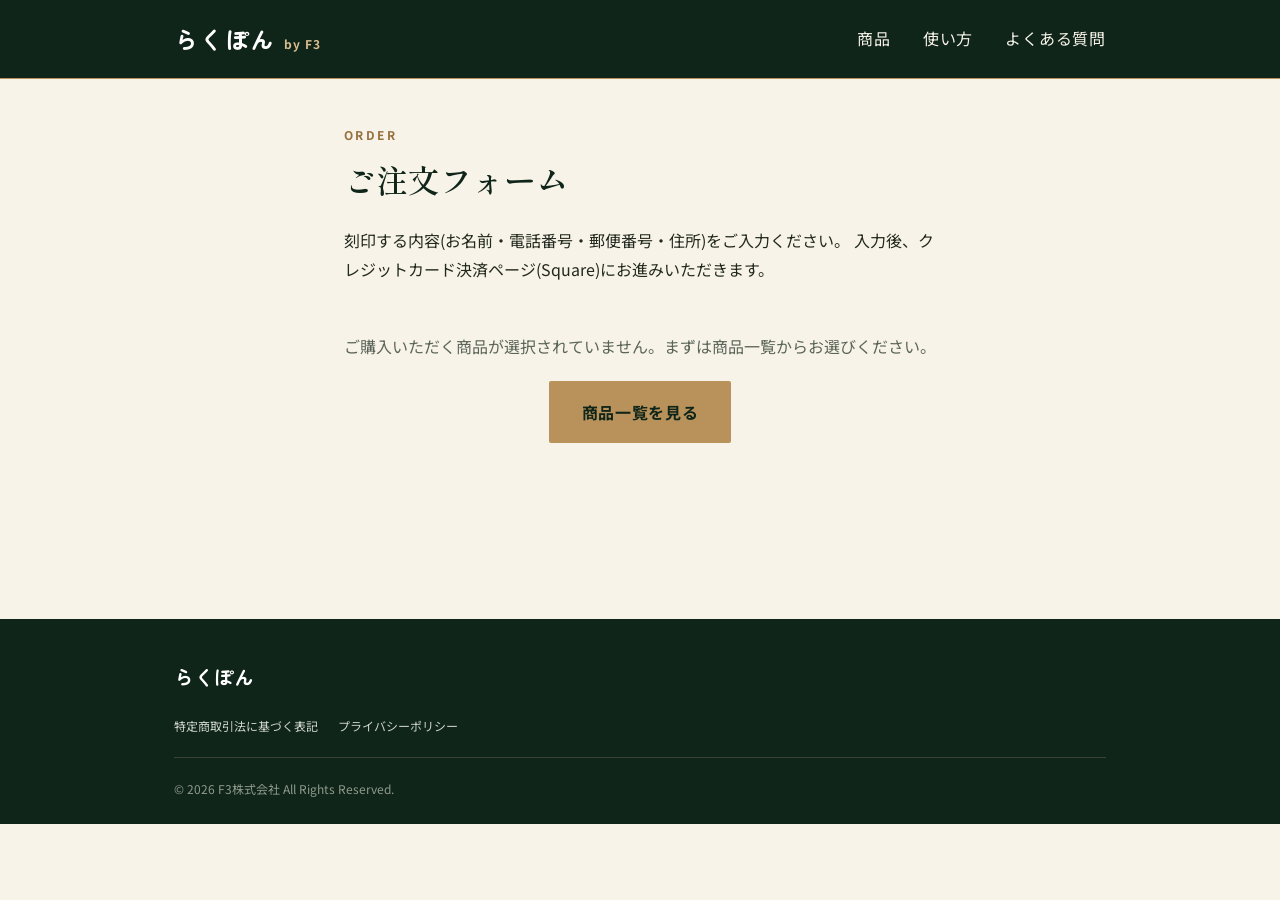
==== commit 70398e77: "議事録(2026-08-30 F3社内MTG)の修正指示を反映 - フッターの「らくぽん」表記が丸ゴシック未反映だったのを修正(ヘッダーロゴのみ反映済みだった) - 注文フォームに備考欄(任意)を追加" ====
--- a/order.html
+++ b/order.html
@@ -132,6 +132,17 @@
       </section>
 
       <!-- ============================================================
+           ⑤ 備考欄(任意。印面内容と送り先が違う場合の補足等に使う)
+           ============================================================ -->
+      <section class="order-section" id="notesSection">
+        <h2>5. 備考欄</h2>
+        <div class="form-group">
+          <label>ご要望・補足事項(任意)</label>
+          <textarea id="orderNotes" name="orderNotes" rows="3" placeholder="印面に入れる内容と送り先が違う場合など、その他ご要望があればご記入ください"></textarea>
+        </div>
+      </section>
+
+      <!-- ============================================================
            合計金額 + 送信
            ============================================================ -->
       <div class="price-summary">
@@ -152,7 +163,8 @@
         <button type="button" id="addToCartBtn" class="btn btn-outline order-addcart-btn">カートに追加して他の色も選ぶ</button>
         <button type="submit" id="submitBtn" class="btn btn-primary order-submit-btn">この内容で決済に進む</button>
       </div>
-      <p class="section-note" style="text-align:center; margin-top:12px;">
+      <p class="section-note order-cancel-note" style="text-align:center; margin-top:12px;">
+        ご注文はお客様ごとの刻印内容で製作するため、<strong>ご注文後のキャンセルはお受けできません</strong>。入力内容をよくご確認のうえお進みください。<br>
         「決済に進む」を押すと、クレジットカード決済ページ(Square)に移動します。
       </p>
     </form>
@@ -189,6 +201,14 @@
         </div>
       </section>
 
+      <section class="order-section" id="cartOnlyNotesSection">
+        <h2>備考欄</h2>
+        <div class="form-group">
+          <label>ご要望・補足事項(任意)</label>
+          <textarea id="cartOnlyNotes" rows="3" placeholder="印面に入れる内容と送り先が違う場合など、その他ご要望があればご記入ください"></textarea>
+        </div>
+      </section>
+
       <div class="price-summary">
         <div id="cartOnlyPriceLines"></div>
         <div class="price-row">
@@ -204,6 +224,9 @@
       <div id="cartOnlyError" class="order-error" role="alert"></div>
 
       <button type="button" id="cartOnlySubmitBtn" class="btn btn-primary order-submit-btn">この内容で決済に進む</button>
+      <p class="section-note order-cancel-note" style="text-align:center; margin-top:12px;">
+        ご注文はお客様ごとの刻印内容で製作するため、<strong>ご注文後のキャンセルはお受けできません</strong>。入力内容をよくご確認のうえお進みください。
+      </p>
     </div>
 
     <!-- 商品未選択・カートも空のときの案内 -->
@@ -479,9 +502,9 @@
   // --------------------------------------------------------------------
   // GASへ送信し、決済ページへリダイレクトする共通処理
   // --------------------------------------------------------------------
-  function submitOrder(items, sameAsFirst, shipping, btnId, errBoxId, btnLabel) {
+  function submitOrder(items, sameAsFirst, shipping, notes, btnId, errBoxId, btnLabel) {
     hideError(errBoxId);
-    var payload = { items: items, sameAsFirst: sameAsFirst, shipping: shipping };
+    var payload = { items: items, sameAsFirst: sameAsFirst, shipping: shipping, notes: notes || '' };
 
     setSubmitting(btnId, true, btnLabel);
 
@@ -593,7 +616,8 @@
             }
             shipping = { name: name, tel: tel, zip: zip, address: address };
           }
-          submitOrder(cart, same, shipping, 'cartOnlySubmitBtn', 'cartOnlyError', 'この内容で決済に進む');
+          var notes = document.getElementById('cartOnlyNotes').value.trim();
+          submitOrder(cart, same, shipping, notes, 'cartOnlySubmitBtn', 'cartOnlyError', 'この内容で決済に進む');
         });
       } else {
         document.getElementById('emptyState').style.display = 'block';
@@ -726,7 +750,8 @@
       var same2 = hasAnyEngraved() ? same : false;
 
       var items = cart.concat([currentItem]);
-      submitOrder(items, same2, shipping, 'submitBtn', 'orderError', 'この内容で決済に進む');
+      var notes = document.getElementById('orderNotes').value.trim();
+      submitOrder(items, same2, shipping, notes, 'submitBtn', 'orderError', 'この内容で決済に進む');
     });
   });
 </script>
--- a/css/style.css
+++ b/css/style.css
@@ -637,7 +637,8 @@
 }
 
 .footer-brand {
-  font-family: var(--font-serif);
+  font-family: var(--font-maru);
+  font-weight: 700;
   font-size: var(--fs-20);
   color: var(--color-white);
 }
@@ -976,7 +977,8 @@
 .form-group input[type="text"],
 .form-group input[type="tel"],
 .form-group input[type="number"],
-.form-group input[type="email"] {
+.form-group input[type="email"],
+.form-group textarea {
   width: 100%;
   padding: 12px;
   border: 1px solid var(--color-border);
@@ -988,9 +990,18 @@
   box-sizing: border-box;
 }
 
-.form-group input:focus {
+.form-group textarea {
+  resize: vertical;
+}
+
+.form-group input:focus,
+.form-group textarea:focus {
   outline: none;
   border-color: var(--color-gold);
+}
+
+.order-cancel-note strong {
+  color: #a34a2f;
 }
 
 .required-badge {
